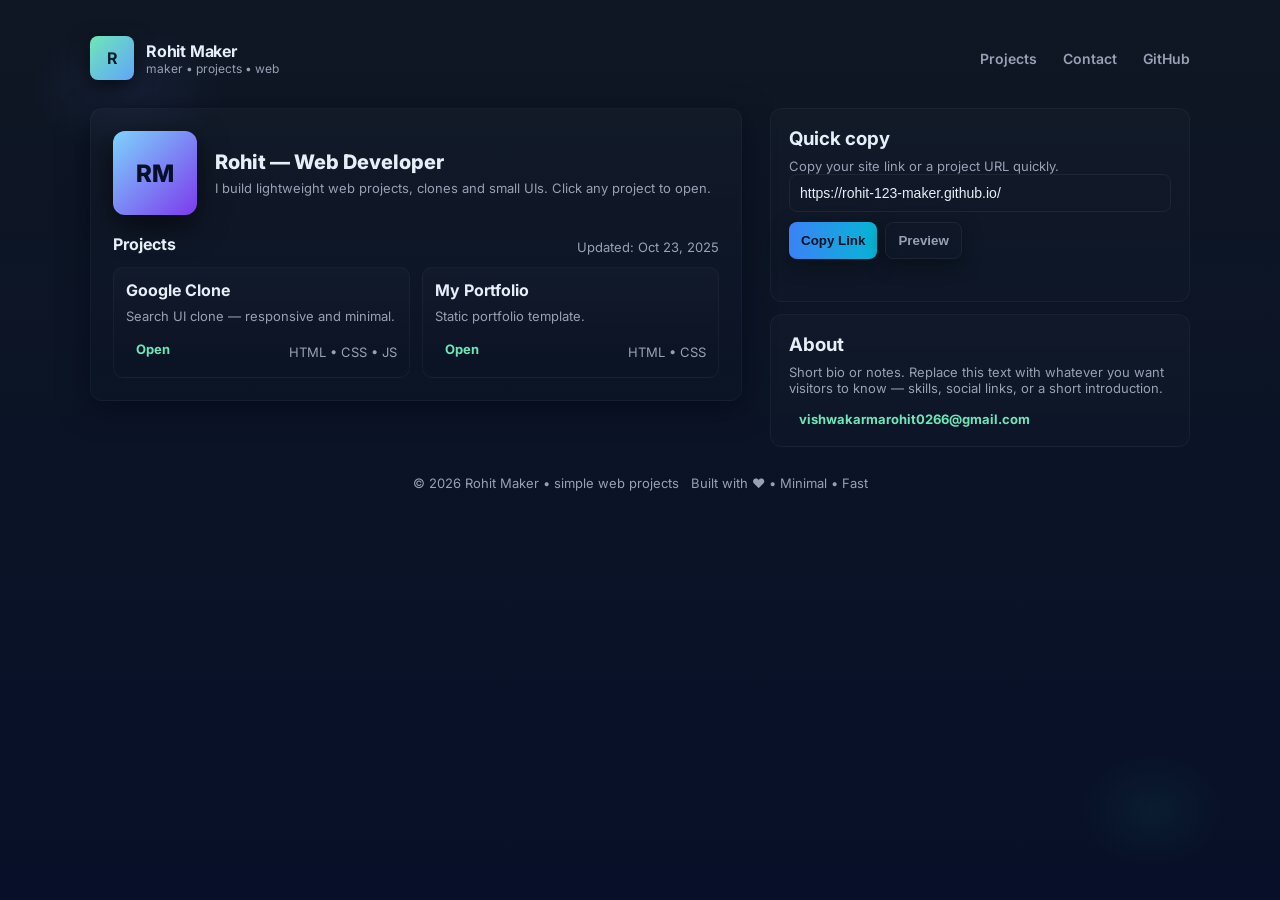
==== Index.html @ e1252361 "Create Index.html" ====
<!doctype html>
<html lang="en">
<head>
  <meta charset="utf-8" />
  <meta name="viewport" content="width=device-width,initial-scale=1" />
  <title>Your Name — Projects</title>

  <!-- Google Font -->
  <link href="https://fonts.googleapis.com/css2?family=Inter:wght@300;400;600;700;800&display=swap" rel="stylesheet">

   <style>    :root{
      --bg-1: #0f1724;
      --bg-2: #071028;
      --card: rgba(255,255,255,0.03);
      --muted: #98a0b3;
      --accent: #6ee7b7;
      --glass: rgba(255,255,255,0.04);
      --glass-strong: rgba(255,255,255,0.06);
    }

    /* Reset */
    *{box-sizing:border-box;margin:0;padding:0}
    html,body{height:100%}
    body{
      font-family: "Inter", system-ui, -apple-system, "Segoe UI", Roboto, "Helvetica Neue", Arial;
      background: radial-gradient(1200px 800px at 10% 10%, rgba(102,126,234,0.09), transparent 8%),
                  radial-gradient(900px 700px at 90% 90%, rgba(45,212,191,0.06), transparent 8%),
                  linear-gradient(180deg, var(--bg-1), var(--bg-2));
      color:#e6eef8;
      -webkit-font-smoothing:antialiased;
      -moz-osx-font-smoothing:grayscale;
      padding: 36px;
      display: flex;
      min-height: 100vh;
      flex-direction: column;
      gap: 28px;
    }

    /* Top nav */
    .nav {
      max-width: 1100px;
      width: 100%;
      margin: 0 auto;
      display:flex;
      align-items:center;
      justify-content:space-between;
      gap:16px;
    }
    .brand {
      display:flex;
      gap:12px;
      align-items:center;
    }
    .logo {
      width:44px;height:44px;border-radius:8px;
      background:linear-gradient(135deg,#6ee7b7,#60a5fa);
      display:flex;align-items:center;justify-content:center;font-weight:700;color:#06202b;
      box-shadow:0 6px 20px rgba(0,0,0,0.6);
      flex:0 0 44px;
    }
    .brand h1{font-size:16px;font-weight:700;letter-spacing:-0.2px}
    .nav a{
      color:var(--muted);text-decoration:none;margin-left:18px;font-weight:600;font-size:14px;
    }
    .nav .actions{display:flex;align-items:center;gap:8px}

    /* Main container */
    .wrap{
      max-width:1100px;
      width:100%;
      margin:0 auto;
      display:grid;
      grid-template-columns: 1fr 420px;
      gap:28px;
      align-items:start;
    }

    /* Left - hero & projects */
    .left {
      background: linear-gradient(180deg, rgba(255,255,255,0.02), transparent);
      border-radius:12px;
      padding:22px;
      box-shadow: 0 8px 30px rgba(2,6,23,0.6);
      border: 1px solid rgba(255,255,255,0.03);
    }

    .hero {
      display:flex;
      gap:18px;
      align-items:center;
      margin-bottom:18px;
    }
    .avatar{
      width:84px;height:84px;border-radius:12px;flex:0 0 84px;
      background: linear-gradient(135deg,#7dd3fc,#7c3aed);display:flex;align-items:center;justify-content:center;
      font-size:24px;font-weight:800;color:#071028;
      box-shadow: 0 10px 30px rgba(0,0,0,0.6);
    }
    .hero .name{font-size:20px;font-weight:800}
    .hero .subtitle{color:var(--muted);margin-top:6px;font-size:13px}

    /* Projects grid */
    .projects-title{display:flex;align-items:center;justify-content:space-between;margin:8px 0 12px;}
    .grid {
      display:grid;
      grid-template-columns:repeat(auto-fill,minmax(220px,1fr));
      gap:12px;
    }
    .card{
      background: linear-gradient(180deg, rgba(255,255,255,0.02), transparent);
      border-radius:10px;
      padding:12px;
      border:1px solid var(--glass);
      transition: transform .18s ease, box-shadow .18s ease;
      display:flex;
      flex-direction:column;
      gap:8px;
      min-height:100px;
    }
    .card:hover{transform:translateY(-6px);box-shadow:0 12px 30px rgba(2,6,23,0.6)}
    .card .title{font-weight:700}
    .card .desc{font-size:13px;color:var(--muted);line-height:1.3}
    .card .meta{margin-top:auto;display:flex;gap:8px;align-items:center;justify-content:space-between}
    .link-btn{
      padding:8px 10px;border-radius:8px;border:none;background:transparent;color:var(--accent);
      font-weight:700;text-decoration:none;font-size:13px;
    }

    /* Right column - info / clipboard */
    .right{
      display:flex;
      flex-direction:column;
      gap:12px;
      position:relative;
    }
    .panel{
      background: linear-gradient(180deg, rgba(255,255,255,0.02), rgba(255,255,255,0.01));
      border-radius:12px;padding:18px;border:1px solid var(--glass);
    }
    .panel h3{margin-bottom:8px}
    .input {
      width:100%;
      padding:10px;border-radius:8px;border:1px solid rgba(255,255,255,0.06);
      background:transparent;color:inherit;font-size:14px;box-sizing:border-box;
    }
    .copy-row{display:flex;gap:8px;margin-top:10px}
    .btn{
      padding:10px 12px;border-radius:8px;border:none;cursor:pointer;font-weight:700;
      background:linear-gradient(90deg,#3b82f6,#06b6d4);color:#021224;
      box-shadow:0 6px 18px rgba(6,11,18,0.6);
    }
    .btn.secondary{
      background:transparent;border:1px solid rgba(255,255,255,0.06);color:var(--muted);
    }
    .small{font-size:13px;color:var(--muted);margin-top:6px}

    /* Footer */
    footer{
      max-width:1100px;margin:0 auto;color:var(--muted);font-size:13px;
      display:flex;justify-content:space-between;align-items:center;gap:12px;
    }

    /* Responsiveness */
    @media (max-width:980px){
      .wrap{grid-template-columns: 1fr; padding-bottom:12px}
      .nav{padding-bottom:8px}
    }
    </style>
</head>
<body>

  <!-- NAV -->
  <header class="nav" role="banner">
    <div class="brand">
      <div class="logo">R</div>
      <div>
        <h1 id="siteName">Rohit Maker</h1>
        <div style="font-size:12px;color:var(--muted)">maker • projects • web</div>
      </div>
    </div>

    <nav class="actions" aria-label="Main navigation">
      <a href="#projects">Projects</a>
      <a href="#contact">Contact</a>
      <a href="https://github.com/rohit-123-maker" target="_blank" rel="noopener">GitHub</a>
    </nav>
  </header>

  <!-- MAIN -->
  <main class="wrap" role="main">
    <!-- LEFT: hero + projects -->
    <section class="left" aria-labelledby="projects">
      <div class="hero">
        <div class="avatar" id="initial">RM</div>
        <div>
          <div class="name" id="realName">Rohit — Web Developer</div>
          <div class="subtitle">I build lightweight web projects, clones and small UIs. Click any project to open.</div>
        </div>
      </div>

      <div class="projects-title">
        <strong id="projects">Projects</strong>
        <span class="small">Updated: <span id="updatedAt">Oct 23, 2025</span></span>
      </div>

      <div class="grid" id="projectsGrid">
        <!-- Example project cards — replace these with your own -->
        <article class="card">
          <div class="title">Google Clone</div>
          <div class="desc">A small static Google search clone — responsive and minimal.</div>
          <div class="meta">
            <a class="link-btn" href="https://rohit-123-maker.github.io/Google-clone/" target="_blank" rel="noopener">Open</a>
            <span class="small">HTML • CSS • JS</span>
          </div>
        </article>

        <article class="card">
          <div class="title">Portfolio</div>
          <div class="desc">Personal portfolio template with hero, projects and contact area.</div>
          <div class="meta">
            <a class="link-btn" href="#" target="_blank" rel="noopener">Open</a>
            <span class="small">HTML • CSS</span>
          </div>
        </article>

        <!-- Add more cards here -->
      </div>
    </section>

    <!-- RIGHT: quick actions / clipboard -->
    <aside class="right" aria-labelledby="contact">
      <div class="panel" id="contact">
        <h3>Quick copy</h3>
        <div class="small">Copy your site link or a project URL quickly.</div>
        <input id="copyInput" class="input" type="text" value="https://rohit-123-maker.github.io/" aria-label="Link to copy">
        <div class="copy-row">
          <button id="copyBtn" class="btn">Copy Link</button>
          <button id="previewBtn" class="btn secondary" onclick="openPreview()">Preview</button>
        </div>
        <div id="copyMsg" class="small" aria-live="polite" style="height:18px"></div>
      </div>

      <div class="panel">
        <h3>About</h3>
        <div class="small">Short bio or notes. Replace this text with whatever you want visitors to know — skills, social links, or a short introduction.</div>
        <div style="height:12px"></div>
        <a class="link-btn" href="vishwakarmarohit0266@gmail.com">vishwakarmarohit0266@gmail.com</a>
      </div>
    </aside>
  </main>

  <footer>
    <div>© <span id="year"></span> Rohit Maker • simple web projects</div>
    <div>Built with ❤️ • Minimal • Fast</div>
  </footer>

  <script>
    // small helpers
    document.getElementById('year').textContent = new Date().getFullYear();

    // Copy button behavior — smooth UX (button text temporarily changes)
    const copyBtn = document.getElementById('copyBtn');
    const copyInput = document.getElementById('copyInput');
    const copyMsg = document.getElementById('copyMsg');

    copyBtn.addEventListener('click', async () => {
      const url = copyInput.value.trim();
      try {
        await navigator.clipboard.writeText(url);
        copyBtn.textContent = 'Copied!';
        copyMsg.textContent = 'Link copied to clipboard';
        setTimeout(() => { copyBtn.textContent = 'Copy Link'; copyMsg.textContent = ''; }, 2000);
      } catch (err) {
        // Fallback: select & execCommand (older browsers)
        copyInput.select();
        try {
          document.execCommand('copy');
          copyBtn.textContent = 'Copied!';
          copyMsg.textContent = 'Link copied to clipboard';
          setTimeout(() => { copyBtn.textContent = 'Copy Link'; copyMsg.textContent = ''; }, 2000);
        } catch (e) {
          copyMsg.textContent = 'Unable to copy automatically — select and press Ctrl/Cmd+C';
          console.error(e);
        }
      }
    });

    function openPreview() {
      const url = copyInput.value.trim() || location.href;
      window.open(url, '_blank', 'noopener');
    }

    // Populate project cards from a JS array (easy to manage)
    const projects = [
      {
        title: 'Google Clone',
        desc: 'Search UI clone — responsive and minimal.',
        url: 'https://rohit-123-maker.github.io/Google-clone/',
        tech: 'HTML • CSS • JS'
      },
      {
        title: 'My Portfolio',
        desc: 'Static portfolio template.',
        url: 'https://rohit-123-maker.github.io/',
        tech: 'HTML • CSS'
      },
      // add more objects here
    ];

    const grid = document.getElementById('projectsGrid');
    // simple function to render additional cards (keeps HTML tidy)
    function renderProjects() {
      // keep existing first-card(s) if any — clear then re-add
      grid.innerHTML = '';
      projects.forEach(p => {
        const art = document.createElement('article');
        art.className = 'card';
        art.innerHTML = `
          <div class="title">${escapeHtml(p.title)}</div>
          <div class="desc">${escapeHtml(p.desc)}</div>
          <div class="meta">
            <a class="link-btn" href="${escapeAttr(p.url)}" target="_blank" rel="noopener">Open</a>
            <span class="small">${escapeHtml(p.tech)}</span>
          </div>
        `;
        grid.appendChild(art);
      });
    }

    // Simple HTML escaping helpers
    function escapeHtml(s){ return String(s).replace(/[&<>"]/g, c => ({'&':'&amp;','<':'&lt;','>':'&gt;','"':'&quot;'}[c])); }
    function escapeAttr(s){ return String(s).replace(/"/g, '&quot;'); }

    renderProjects();
  </script>
</body>
</html>
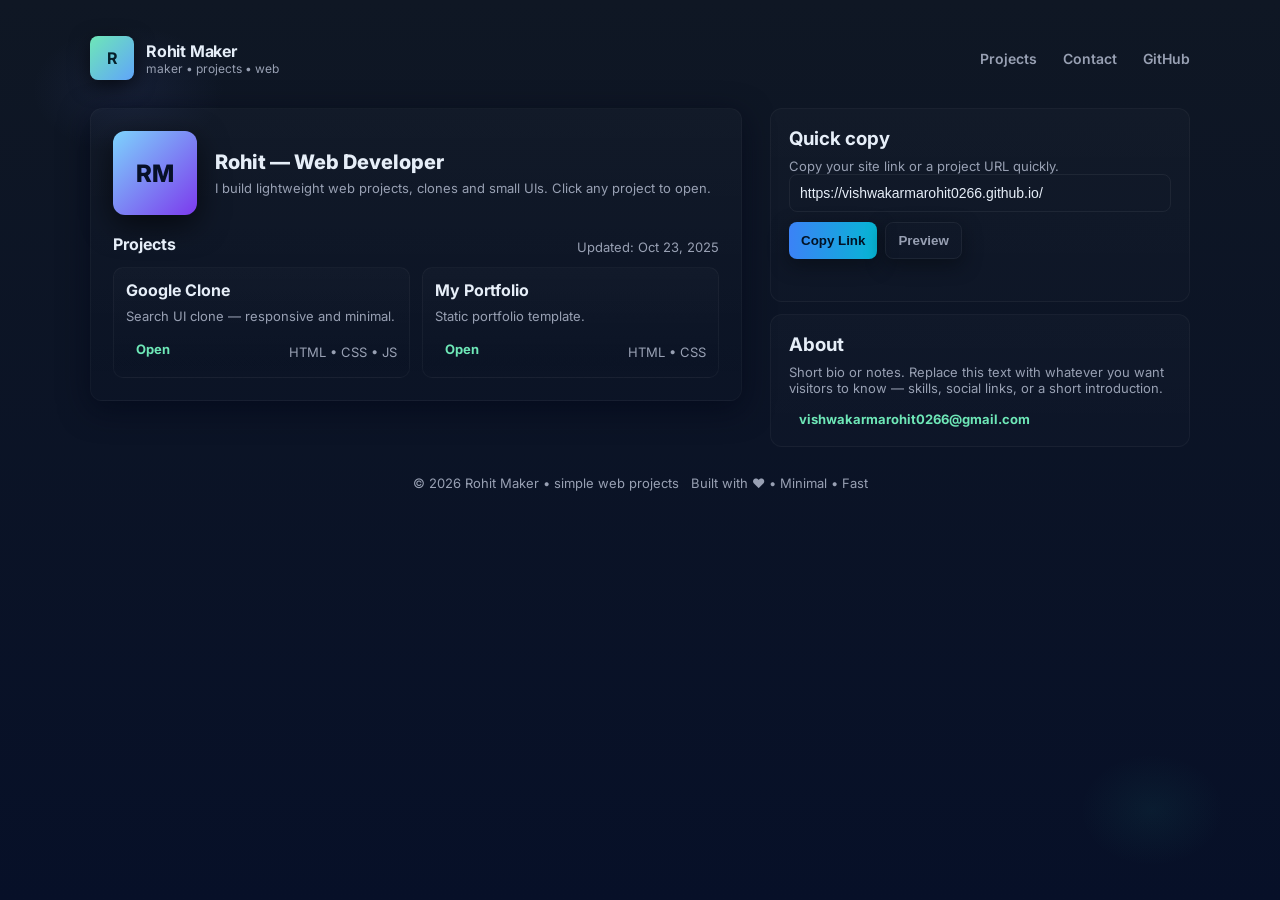
==== commit 46bd57fd: "Add files via upload" ====
--- a/Index.html
+++ b/Index.html
@@ -3,7 +3,7 @@
 <head>
   <meta charset="utf-8" />
   <meta name="viewport" content="width=device-width,initial-scale=1" />
-  <title>Your Name — Projects</title>
+  <title>Rohit Vishwakarma</title>
 
   <!-- Google Font -->
   <link href="https://fonts.googleapis.com/css2?family=Inter:wght@300;400;600;700;800&display=swap" rel="stylesheet">
@@ -232,7 +232,7 @@
       <div class="panel" id="contact">
         <h3>Quick copy</h3>
         <div class="small">Copy your site link or a project URL quickly.</div>
-        <input id="copyInput" class="input" type="text" value="https://rohit-123-maker.github.io/" aria-label="Link to copy">
+        <input id="copyInput" class="input" type="text" value="https://vishwakarmarohit0266.github.io/" aria-label="Link to copy">
         <div class="copy-row">
           <button id="copyBtn" class="btn">Copy Link</button>
           <button id="previewBtn" class="btn secondary" onclick="openPreview()">Preview</button>
@@ -301,7 +301,7 @@
       {
         title: 'My Portfolio',
         desc: 'Static portfolio template.',
-        url: 'https://rohit-123-maker.github.io/',
+        url: 'https://vishwakarmarohit0266.github.io/',
         tech: 'HTML • CSS'
       },
       // add more objects here
